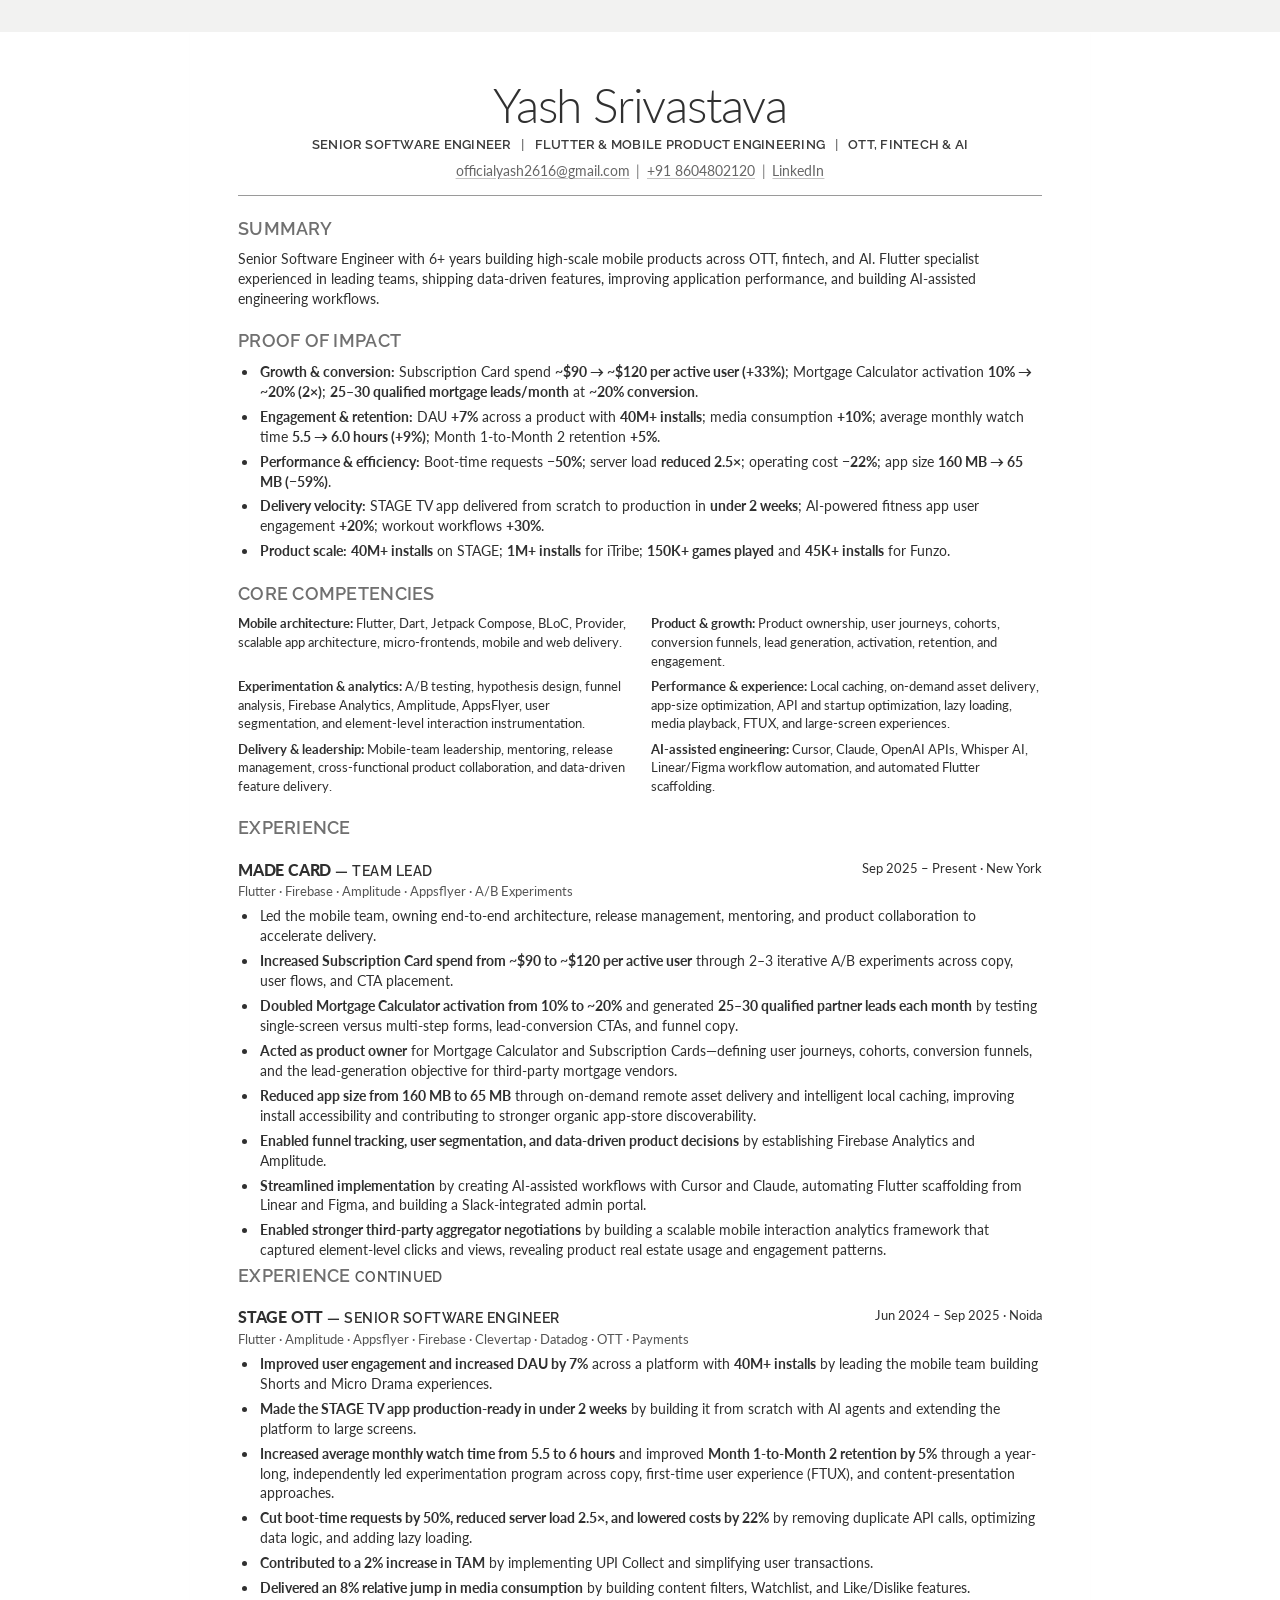
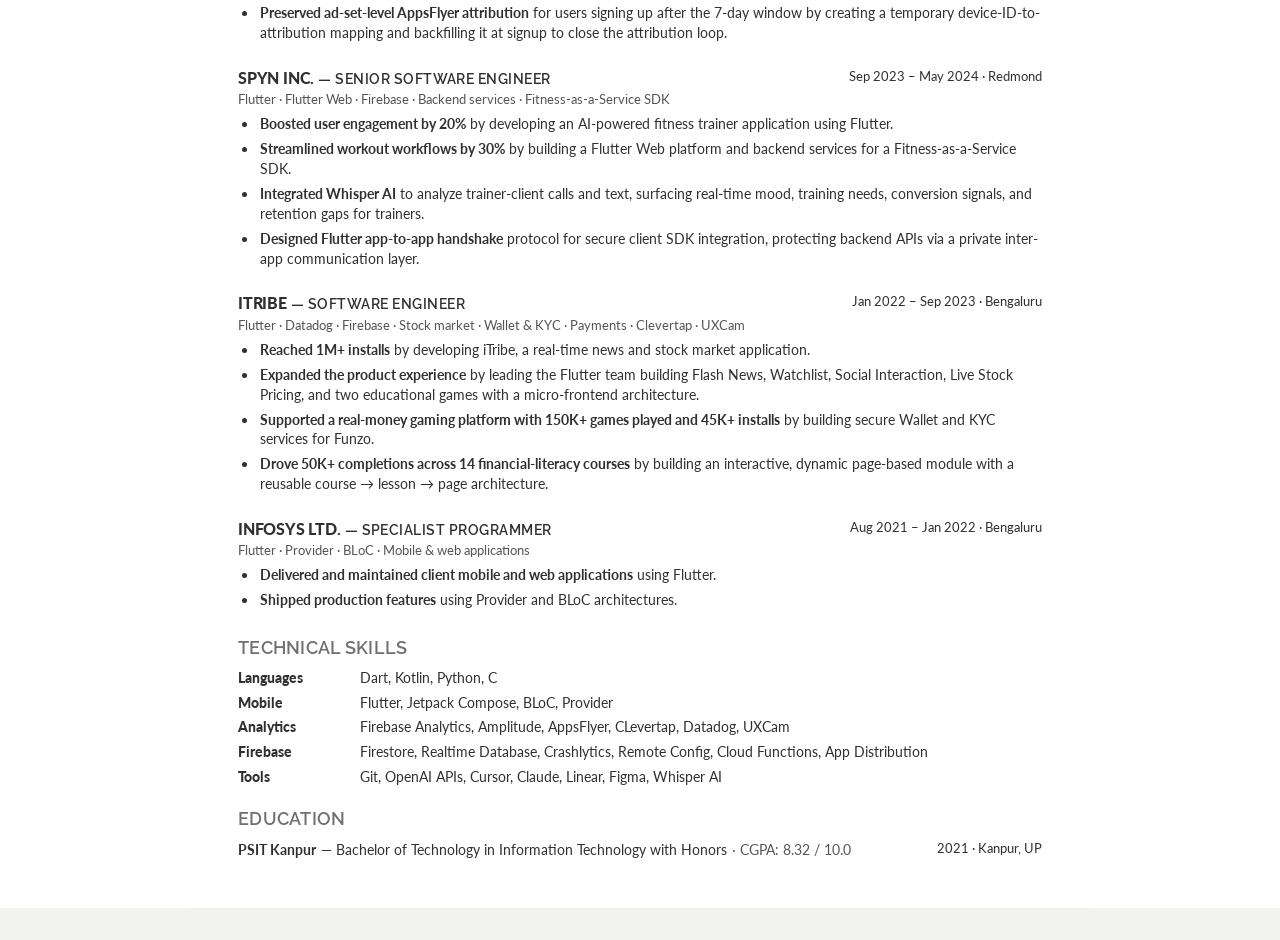
==== two-page-cv/index.html @ 29cc6b0f "feat: two page resume updated" ====
<!doctype html>
<html lang="en">
  <head>
    <meta charset="utf-8" />
    <meta name="viewport" content="width=device-width, initial-scale=1" />
    <meta name="description" content="Yash Srivastava — Senior Software Engineer" />
    <title>Yash Srivastava | Senior Software Engineer</title>
    <link rel="preconnect" href="https://fonts.googleapis.com" />
    <link rel="preconnect" href="https://fonts.gstatic.com" crossorigin />
    <link href="https://fonts.googleapis.com/css2?family=Lato:ital,wght@0,300;0,400;0,700;0,900&amp;family=Raleway:wght@500;600;700;800&amp;display=swap" rel="stylesheet" />
    <link rel="stylesheet" href="styles.css" />
  </head>
  <body>
    <main class="resume">
      <header class="masthead">
        <h1>Yash Srivastava</h1>
        <p class="headline">Senior Software Engineer <span>|</span> Flutter &amp; Mobile Product Engineering <span>|</span> OTT, Fintech &amp; AI</p>
        <address><a href="mailto:officialyash2616@gmail.com">officialyash2616@gmail.com</a><span>|</span><a href="tel:+918604802120">+91 8604802120</a><span>|</span><a href="https://www.linkedin.com/in/yash-srivastava-04802a15b/">LinkedIn</a></address>
      </header>

      <section>
        <h2>Summary</h2>
        <p>Senior Software Engineer with 6+ years building high-scale mobile products across OTT, fintech, and AI. Flutter specialist experienced in leading teams, shipping data-driven features, improving application performance, and building AI-assisted engineering workflows.</p>
      </section>

      <section>
        <h2>Proof of Impact</h2>
        <ul class="impact-list">
          <li><strong>Growth &amp; conversion:</strong> Subscription Card spend <strong>~$90 → ~$120 per active user (+33%)</strong>; Mortgage Calculator activation <strong>10% → ~20% (2×)</strong>; <strong>25–30 qualified mortgage leads/month</strong> at <strong>~20% conversion</strong>.</li>
          <li><strong>Engagement &amp; retention:</strong> DAU <strong>+7%</strong> across a product with <strong>40M+ installs</strong>; media consumption <strong>+10%</strong>; average monthly watch time <strong>5.5 → 6.0 hours (+9%)</strong>; Month 1-to-Month 2 retention <strong>+5%</strong>.</li>
          <li><strong>Performance &amp; efficiency:</strong> Boot-time requests <strong>−50%</strong>; server load <strong>reduced 2.5×</strong>; operating cost <strong>−22%</strong>; app size <strong>160 MB → 65 MB (−59%)</strong>.</li>
          <li><strong>Delivery velocity:</strong> STAGE TV app delivered from scratch to production in <strong>under 2 weeks</strong>; AI-powered fitness app user engagement <strong>+20%</strong>; workout workflows <strong>+30%</strong>.</li>
          <li><strong>Product scale:</strong> <strong>40M+ installs</strong> on STAGE; <strong>1M+ installs</strong> for iTribe; <strong>150K+ games played</strong> and <strong>45K+ installs</strong> for Funzo.</li>
        </ul>
      </section>

      <section class="competencies">
        <h2>Core Competencies</h2>
        <div class="competency-grid">
          <p><strong>Mobile architecture:</strong> Flutter, Dart, Jetpack Compose, BLoC, Provider, scalable app architecture, micro-frontends, mobile and web delivery.</p>
          <p><strong>Product &amp; growth:</strong> Product ownership, user journeys, cohorts, conversion funnels, lead generation, activation, retention, and engagement.</p>
          <p><strong>Experimentation &amp; analytics:</strong> A/B testing, hypothesis design, funnel analysis, Firebase Analytics, Amplitude, AppsFlyer, user segmentation, and element-level interaction instrumentation.</p>
          <p><strong>Performance &amp; experience:</strong> Local caching, on-demand asset delivery, app-size optimization, API and startup optimization, lazy loading, media playback, FTUX, and large-screen experiences.</p>
          <p><strong>Delivery &amp; leadership:</strong> Mobile-team leadership, mentoring, release management, cross-functional product collaboration, and data-driven feature delivery.</p>
          <p><strong>AI-assisted engineering:</strong> Cursor, Claude, OpenAI APIs, Whisper AI, Linear/Figma workflow automation, and automated Flutter scaffolding.</p>
        </div>
      </section>

      <section class="experience">
        <h2>Experience</h2>
        <article>
          <header class="role-header"><div><h3>Made Card <span>— Team Lead</span></h3><p class="stack">Flutter · Firebase · Amplitude · Appsflyer · A/B Experiments</p></div><time>Sep 2025 – Present · New York</time></header>
          <ul>
            <li>Led the mobile team, owning end-to-end architecture, release management, mentoring, and product collaboration to accelerate delivery.</li>
            <li><strong>Increased Subscription Card spend from ~$90 to ~$120 per active user</strong> through 2–3 iterative A/B experiments across copy, user flows, and CTA placement.</li>
            <li><strong>Doubled Mortgage Calculator activation from 10% to ~20%</strong> and generated <strong>25–30 qualified partner leads each month</strong> by testing single-screen versus multi-step forms, lead-conversion CTAs, and funnel copy.</li>
            <li><strong>Acted as product owner</strong> for Mortgage Calculator and Subscription Cards—defining user journeys, cohorts, conversion funnels, and the lead-generation objective for third-party mortgage vendors.</li>
            <li><strong>Reduced app size from 160 MB to 65 MB</strong> through on-demand remote asset delivery and intelligent local caching, improving install accessibility and contributing to stronger organic app-store discoverability.</li>
            <li><strong>Enabled funnel tracking, user segmentation, and data-driven product decisions</strong> by establishing Firebase Analytics and Amplitude.</li>
            <li><strong>Streamlined implementation</strong> by creating AI-assisted workflows with Cursor and Claude, automating Flutter scaffolding from Linear and Figma, and building a Slack-integrated admin portal.</li>
            <li><strong>Enabled stronger third-party aggregator negotiations</strong> by building a scalable mobile interaction analytics framework that captured element-level clicks and views, revealing product real estate usage and engagement patterns.</li>
          </ul>
        </article>

      </section>

      <section class="experience page-two">
        <h2>Experience <span>continued</span></h2>
        <article>
          <header class="role-header"><div><h3>Stage OTT <span>— Senior Software Engineer</span></h3><p class="stack">Flutter · Amplitude · Appsflyer · Firebase · Clevertap · Datadog · OTT · Payments</p></div><time>Jun 2024 – Sep 2025 · Noida</time></header>
          <ul>
            <li><strong>Improved user engagement and increased DAU by 7%</strong> across a platform with <strong>40M+ installs</strong> by leading the mobile team building Shorts and Micro Drama experiences.</li>
            <li><strong>Made the STAGE TV app production-ready in under 2 weeks</strong> by building it from scratch with AI agents and extending the platform to large screens.</li>
            <li><strong>Increased average monthly watch time from 5.5 to 6 hours</strong> and improved <strong>Month 1-to-Month 2 retention by 5%</strong> through a year-long, independently led experimentation program across copy, first-time user experience (FTUX), and content-presentation approaches.</li>
            <li><strong>Cut boot-time requests by 50%, reduced server load 2.5×, and lowered costs by 22%</strong> by removing duplicate API calls, optimizing data logic, and adding lazy loading.</li>
            <li><strong>Contributed to a 2% increase in TAM</strong> by implementing UPI Collect and simplifying user transactions.</li>
            <li><strong>Delivered an 8% relative jump in media consumption</strong> by building content filters, Watchlist, and Like/Dislike features.</li>
            <li><strong>Preserved ad-set-level AppsFlyer attribution</strong> for users signing up after the 7-day window by creating a temporary device-ID-to-attribution mapping and backfilling it at signup to close the attribution loop.</li>
          </ul>
        </article>
        <article>
          <header class="role-header"><div><h3>Spyn Inc. <span>— Senior Software Engineer</span></h3><p class="stack">Flutter · Flutter Web · Firebase · Backend services · Fitness-as-a-Service SDK</p></div><time>Sep 2023 – May 2024 · Redmond</time></header>
          <ul>
            <li><strong>Boosted user engagement by 20%</strong> by developing an AI-powered fitness trainer application using Flutter.</li>
            <li><strong>Streamlined workout workflows by 30%</strong> by building a Flutter Web platform and backend services for a Fitness-as-a-Service SDK.</li>
            <li><strong>Integrated Whisper AI</strong> to analyze trainer-client calls and text, surfacing real-time mood, training needs, conversion signals, and retention gaps for trainers.</li>
            <li><strong>Designed Flutter app-to-app handshake</strong> protocol for secure client SDK integration, protecting backend APIs via a private inter-app communication layer.</li>
          </ul>
        </article>

        <article>
          <header class="role-header"><div><h3>iTribe <span>— Software Engineer</span></h3><p class="stack">Flutter · Datadog · Firebase · Stock market · Wallet &amp; KYC · Payments · Clevertap · UXCam</p></div><time>Jan 2022 – Sep 2023 · Bengaluru</time></header>
          <ul>
            <li><strong>Reached 1M+ installs</strong> by developing iTribe, a real-time news and stock market application.</li>
            <li><strong>Expanded the product experience</strong> by leading the Flutter team building Flash News, Watchlist, Social Interaction, Live Stock Pricing, and two educational games with a micro-frontend architecture.</li>
            <li><strong>Supported a real-money gaming platform with 150K+ games played and 45K+ installs</strong> by building secure Wallet and KYC services for Funzo.</li>
            <li><strong>Drove 50K+ completions across 14 financial-literacy courses</strong> by building an interactive, dynamic page-based module with a reusable course → lesson → page architecture.</li>
          </ul>
        </article>

        <article>
          <header class="role-header"><div><h3>Infosys Ltd. <span>— Specialist Programmer</span></h3><p class="stack">Flutter · Provider · BLoC · Mobile &amp; web applications</p></div><time>Aug 2021 – Jan 2022 · Bengaluru</time></header>
          <ul>
            <li><strong>Delivered and maintained client mobile and web applications</strong> using Flutter.</li>
            <li><strong>Shipped production features</strong> using Provider and BLoC architectures.</li>
          </ul>
        </article>
      </section>

      <section class="skills">
        <h2>Technical Skills</h2>
        <dl>
          <div><dt>Languages</dt><dd>Dart, Kotlin, Python, C</dd></div>
          <div><dt>Mobile</dt><dd>Flutter, Jetpack Compose, BLoC, Provider</dd></div>
          <div><dt>Analytics</dt><dd>Firebase Analytics, Amplitude, AppsFlyer, CLevertap, Datadog, UXCam</dd></div>
          <div><dt>Firebase</dt><dd>Firestore, Realtime Database, Crashlytics, Remote Config, Cloud Functions, App Distribution</dd></div>
          <div><dt>Tools</dt><dd>Git, OpenAI APIs, Cursor, Claude, Linear, Figma, Whisper AI</dd></div>
        </dl>
      </section>

      <section class="education">
        <h2>Education</h2>
        <p><strong>PSIT Kanpur</strong> — Bachelor of Technology in Information Technology with Honors <span>· CGPA: 8.32 / 10.0</span> <time>2021 · Kanpur, UP</time></p>
      </section>
    </main>
  </body>
</html>
---- two-page-cv/styles.css ----
@page { size: A4; margin: 0; }

:root {
  --page: #ffffff;
  --ink: #303030;
  --muted: #555555;
  --section: #707070;
  --rule: #9a9a9a;
}

* { box-sizing: border-box; }
html { background: #f2f2f1; }
body {
  margin: 0;
  color: var(--ink);
  background: var(--page);
  font-family: Lato, -apple-system, BlinkMacSystemFont, "Segoe UI", sans-serif;
  font-size: 14px;
  line-height: 1.42;
  -webkit-font-smoothing: antialiased;
  text-rendering: optimizeLegibility;
}
.resume {
  width: min(100%, 900px);
  margin: 2rem auto;
  padding: 3rem;
  background: var(--page);
  box-shadow: 0 1px 2px rgb(0 0 0 / 2%);
}
h1, h2, h3, p { margin: 0; }
.masthead { padding-bottom: .9rem; border-bottom: 1px solid var(--rule); text-align: center; }
h1 { font-family: Lato, sans-serif; font-size: 48px; font-weight: 300; line-height: 1.05; letter-spacing: -.025em; }
.headline { margin-top: .35rem; color: #3c3c3c; font-family: Raleway, Lato, sans-serif; font-size: 13px; font-weight: 600; letter-spacing: .018em; text-transform: uppercase; }
.headline span, address span { margin: 0 .42rem; color: #777; }
address { margin-top: .4rem; color: #666; font-size: 14px; font-style: normal; }
a { color: inherit; text-decoration-color: #c4c4c4; text-underline-offset: 2px; }
section { margin-top: 1.35rem; }
h2 { margin-bottom: .62rem; color: var(--section); font-family: Raleway, Lato, sans-serif; font-size: 18px; font-weight: 600; letter-spacing: .015em; line-height: 1.2; text-transform: uppercase; }
h2 span { color: var(--muted); font-size: .78em; }
.impact-list, article ul { margin: 0; padding-left: 1.25rem; }
li { padding-left: .15rem; }
li + li { margin-top: .32rem; }
.competency-grid { display: grid; grid-template-columns: repeat(2, minmax(0, 1fr)); gap: .42rem 1.35rem; }
.competency-grid p { font-size: .94em; }
.experience article { padding: .68rem 0 .3rem; break-inside: avoid; page-break-inside: avoid; }
.page-two article + article { margin-top: .55rem; }
.role-header { display: flex; justify-content: space-between; gap: 1rem; margin-bottom: .38rem; }
h3 { font-family: Lato, sans-serif; font-size: 16px; font-weight: 900; line-height: 1.25; letter-spacing: -.012em; text-transform: uppercase; }
h3 span { font-family: Raleway, Lato, sans-serif; font-size: .88em; font-style: normal; font-weight: 600; letter-spacing: .035em; }
.stack { margin-top: .12rem; color: var(--muted); font-size: .91em; }
time { flex: 0 0 auto; color: var(--ink); font-size: .9em; white-space: nowrap; }
.page-two { break-before: page; page-break-before: always; margin-top: 0; padding-top: 0; }
.skills dl { display: grid; gap: .3rem; margin: 0; }
.skills dl div { display: grid; grid-template-columns: 7rem 1fr; gap: .65rem; }
dt { color: var(--ink); font-weight: 900; }
dd { margin: 0; }
.education p { display: flex; flex-wrap: wrap; gap: .3rem; }
.education p span { color: var(--muted); }
.education time { margin-left: auto; }

@media print {
  html, body { width: 210mm; height: 297mm; background: var(--page); }
  body { font-size: 10.25pt; line-height: 1.28; -webkit-print-color-adjust: exact; print-color-adjust: exact; }
  .resume { width: 210mm; margin: 0; padding: 8mm 13.5mm 7mm; box-shadow: none; }
  .masthead { padding-bottom: 2.3mm; }
  h1 { font-size: 32pt; }
  .headline { margin-top: 1mm; font-size: 9.3pt; }
  address { margin-top: 1.1mm; font-size: 10pt; }
  section { margin-top: 3.8mm; }
  h2 { margin-bottom: 1.9mm; font-size: 12.7pt; }
  .impact-list, article ul { padding-left: 3.6mm; }
  li + li { margin-top: .62mm; }
  .competency-grid { gap: 1mm 5.5mm; }
  .competency-grid p { font-size: 9.6pt; }
  .experience article { padding: 1.6mm 0 .8mm; }
  .page-two article + article { margin-top: 1.8mm; }
  .role-header { gap: 4mm; margin-bottom: 1mm; }
  h3 { font-size: 11.2pt; }
  .stack { margin-top: .25mm; font-size: 9.25pt; }
  time { font-size: 9.2pt; }
  .skills dl { gap: .45mm; }
  .skills dl div { grid-template-columns: 18mm 1fr; gap: 2.2mm; }
  .page-two { padding-top: 10mm; }
  a { color: inherit; text-decoration: none; }
}

@media screen and (max-width: 620px) {
  .resume { margin: 0; padding: 2rem 1.25rem; }
  h1 { font-size: 40px; }
  .headline span, address span { margin: 0 .16rem; }
  .competency-grid { grid-template-columns: 1fr; }
  .role-header { flex-direction: column; gap: .2rem; }
  .education time { width: 100%; }
}
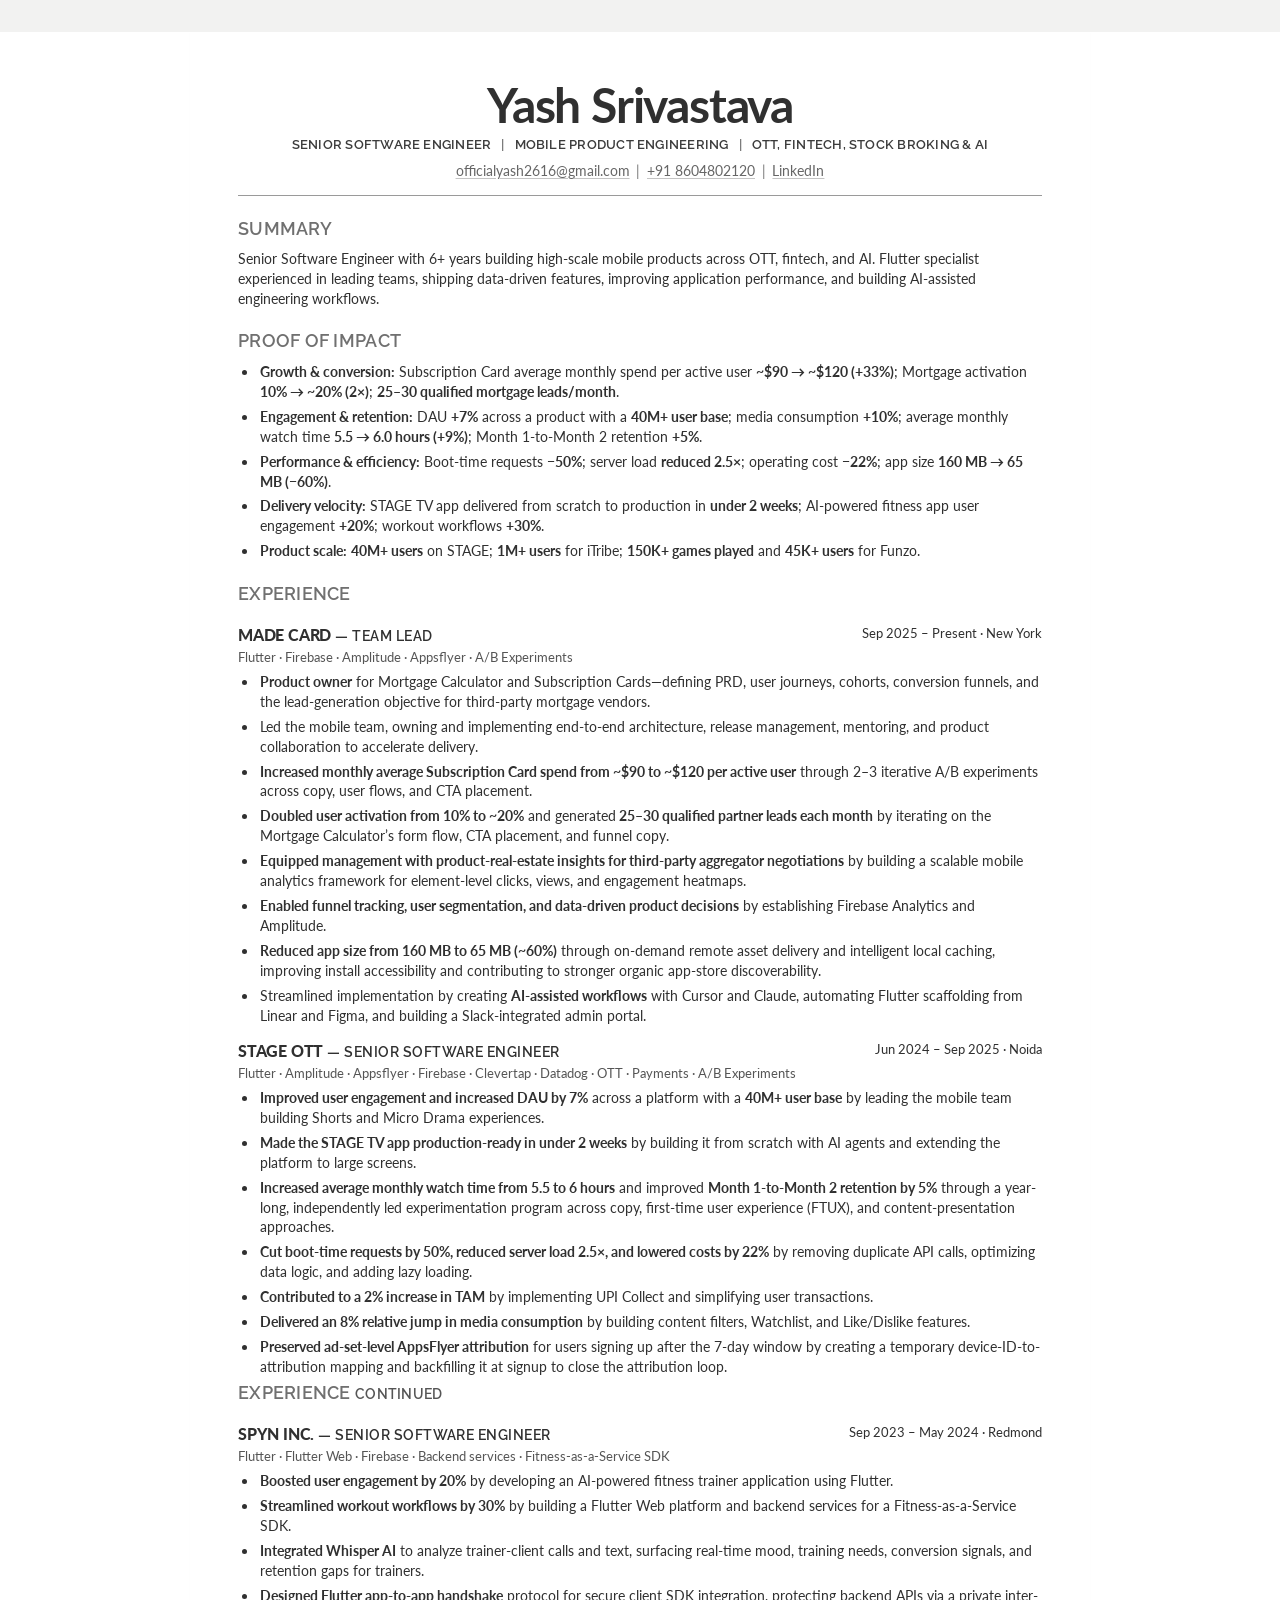
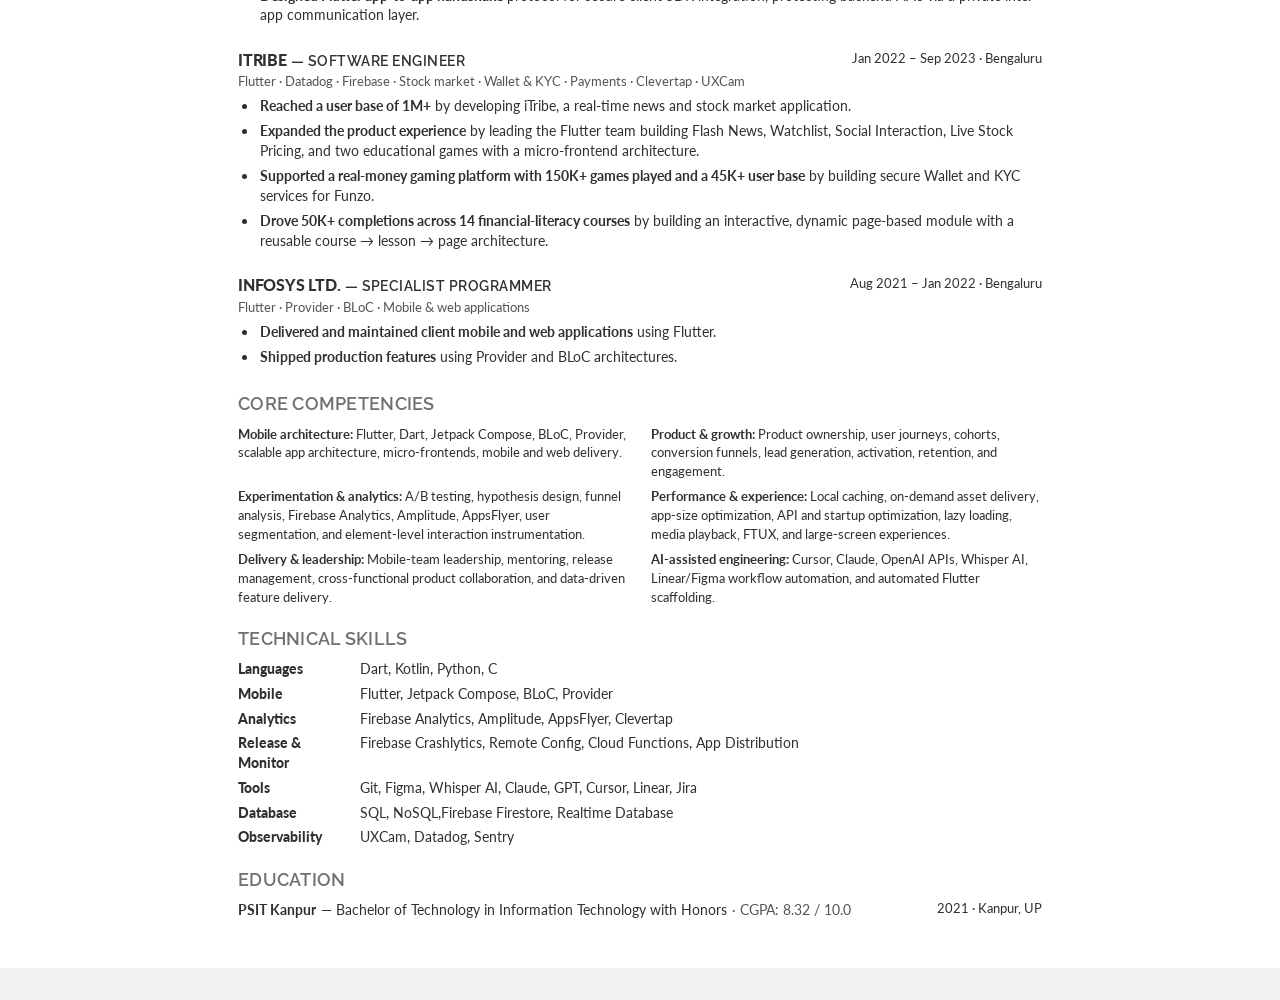
==== commit 678f0dfd: "feat: resume update" ====
--- a/two-page-cv/index.html
+++ b/two-page-cv/index.html
@@ -13,8 +13,8 @@
   <body>
     <main class="resume">
       <header class="masthead">
-        <h1>Yash Srivastava</h1>
-        <p class="headline">Senior Software Engineer <span>|</span> Flutter &amp; Mobile Product Engineering <span>|</span> OTT, Fintech &amp; AI</p>
+        <h1><strong>Yash Srivastava</strong></h1>
+        <p class="headline">Senior Software Engineer <span>|</span> Mobile Product Engineering <span>|</span> OTT, Fintech, Stock Broking &amp; AI</p>
         <address><a href="mailto:officialyash2616@gmail.com">officialyash2616@gmail.com</a><span>|</span><a href="tel:+918604802120">+91 8604802120</a><span>|</span><a href="https://www.linkedin.com/in/yash-srivastava-04802a15b/">LinkedIn</a></address>
       </header>
 
@@ -26,12 +26,73 @@
       <section>
         <h2>Proof of Impact</h2>
         <ul class="impact-list">
-          <li><strong>Growth &amp; conversion:</strong> Subscription Card spend <strong>~$90 → ~$120 per active user (+33%)</strong>; Mortgage Calculator activation <strong>10% → ~20% (2×)</strong>; <strong>25–30 qualified mortgage leads/month</strong> at <strong>~20% conversion</strong>.</li>
-          <li><strong>Engagement &amp; retention:</strong> DAU <strong>+7%</strong> across a product with <strong>40M+ installs</strong>; media consumption <strong>+10%</strong>; average monthly watch time <strong>5.5 → 6.0 hours (+9%)</strong>; Month 1-to-Month 2 retention <strong>+5%</strong>.</li>
-          <li><strong>Performance &amp; efficiency:</strong> Boot-time requests <strong>−50%</strong>; server load <strong>reduced 2.5×</strong>; operating cost <strong>−22%</strong>; app size <strong>160 MB → 65 MB (−59%)</strong>.</li>
+          <li><strong>Growth &amp; conversion:</strong> Subscription Card average monthly spend per active user <strong>~$90 → ~$120 (+33%)</strong>; Mortgage activation <strong>10% → ~20% (2×)</strong>; <strong>25–30 qualified mortgage leads/month</strong>.</li>
+          <li><strong>Engagement &amp; retention:</strong> DAU <strong>+7%</strong> across a product with a <strong>40M+ user base</strong>; media consumption <strong>+10%</strong>; average monthly watch time <strong>5.5 → 6.0 hours (+9%)</strong>; Month 1-to-Month 2 retention <strong>+5%</strong>.</li>
+          <li><strong>Performance &amp; efficiency:</strong> Boot-time requests <strong>−50%</strong>; server load <strong>reduced 2.5×</strong>; operating cost <strong>−22%</strong>; app size <strong>160 MB → 65 MB (−60%)</strong>.</li>
           <li><strong>Delivery velocity:</strong> STAGE TV app delivered from scratch to production in <strong>under 2 weeks</strong>; AI-powered fitness app user engagement <strong>+20%</strong>; workout workflows <strong>+30%</strong>.</li>
-          <li><strong>Product scale:</strong> <strong>40M+ installs</strong> on STAGE; <strong>1M+ installs</strong> for iTribe; <strong>150K+ games played</strong> and <strong>45K+ installs</strong> for Funzo.</li>
+          <li><strong>Product scale:</strong> <strong>40M+ users</strong> on STAGE; <strong>1M+ users</strong> for iTribe; <strong>150K+ games played</strong> and <strong>45K+ users</strong> for Funzo.</li>
         </ul>
+      </section>
+
+      <section class="experience">
+        <h2>Experience</h2>
+        <article>
+          <header class="role-header"><div><h3>Made Card <span>— Team Lead</span></h3><p class="stack">Flutter · Firebase · Amplitude · Appsflyer · A/B Experiments</p></div><time>Sep 2025 – Present · New York</time></header>
+          <ul>
+            <li><strong>Product owner</strong> for Mortgage Calculator and Subscription Cards—defining PRD, user journeys, cohorts, conversion funnels, and the lead-generation objective for third-party mortgage vendors.</li>
+            <li>Led the mobile team, owning and implementing end-to-end architecture, release management, mentoring, and product collaboration to accelerate delivery.</li>
+            <li><strong>Increased monthly average Subscription Card spend from ~$90 to ~$120 per active user</strong> through 2–3 iterative A/B experiments across copy, user flows, and CTA placement.</li>
+            <li><strong>Doubled user activation from 10% to ~20%</strong> and generated<strong> 25–30 qualified partner leads each month</strong> by iterating on the Mortgage Calculator’s form flow, CTA placement, and funnel copy.</li>
+            <li><strong>Equipped management with product-real-estate insights for third-party aggregator negotiations</strong> by building a scalable mobile analytics framework for element-level clicks, views, and engagement heatmaps.</li>
+            <li><strong>Enabled funnel tracking, user segmentation, and data-driven product decisions</strong> by establishing Firebase Analytics and Amplitude.</li>
+            <li><strong>Reduced app size from 160 MB to 65 MB (~60%)</strong> through on-demand remote asset delivery and intelligent local caching, improving install accessibility and contributing to stronger organic app-store discoverability.</li>
+            <li>Streamlined implementation by creating <strong>AI-assisted workflows</strong> with Cursor and Claude, automating Flutter scaffolding from Linear and Figma, and building a Slack-integrated admin portal.</li>
+          </ul>
+        </article>
+        <article>
+          <header class="role-header"><div><h3>Stage OTT <span>— Senior Software Engineer</span></h3><p class="stack">Flutter · Amplitude · Appsflyer · Firebase · Clevertap · Datadog · OTT · Payments · A/B Experiments</p></div><time>Jun 2024 – Sep 2025 · Noida</time></header>
+          <ul>
+            <li><strong>Improved user engagement and increased DAU by 7%</strong> across a platform with a <strong>40M+ user base</strong> by leading the mobile team building Shorts and Micro Drama experiences.</li>
+            <li><strong>Made the STAGE TV app production-ready in under 2 weeks</strong> by building it from scratch with AI agents and extending the platform to large screens.</li>
+            <li><strong>Increased average monthly watch time from 5.5 to 6 hours</strong> and improved <strong>Month 1-to-Month 2 retention by 5%</strong> through a year-long, independently led experimentation program across copy, first-time user experience (FTUX), and content-presentation approaches.</li>
+            <li><strong>Cut boot-time requests by 50%, reduced server load 2.5×, and lowered costs by 22%</strong> by removing duplicate API calls, optimizing data logic, and adding lazy loading.</li>
+            <li><strong>Contributed to a 2% increase in TAM</strong> by implementing UPI Collect and simplifying user transactions.</li>
+            <li><strong>Delivered an 8% relative jump in media consumption</strong> by building content filters, Watchlist, and Like/Dislike features.</li>
+            <li><strong>Preserved ad-set-level AppsFlyer attribution</strong> for users signing up after the 7-day window by creating a temporary device-ID-to-attribution mapping and backfilling it at signup to close the attribution loop.</li>
+          </ul>
+        </article>
+
+      </section>
+
+      <section class="experience page-two">
+        <h2>Experience <span>continued</span></h2>
+        <article>
+          <header class="role-header"><div><h3>Spyn Inc. <span>— Senior Software Engineer</span></h3><p class="stack">Flutter · Flutter Web · Firebase · Backend services · Fitness-as-a-Service SDK</p></div><time>Sep 2023 – May 2024 · Redmond</time></header>
+          <ul>
+            <li><strong>Boosted user engagement by 20%</strong> by developing an AI-powered fitness trainer application using Flutter.</li>
+            <li><strong>Streamlined workout workflows by 30%</strong> by building a Flutter Web platform and backend services for a Fitness-as-a-Service SDK.</li>
+            <li><strong>Integrated Whisper AI</strong> to analyze trainer-client calls and text, surfacing real-time mood, training needs, conversion signals, and retention gaps for trainers.</li>
+            <li><strong>Designed Flutter app-to-app handshake</strong> protocol for secure client SDK integration, protecting backend APIs via a private inter-app communication layer.</li>
+          </ul>
+        </article>
+
+        <article>
+          <header class="role-header"><div><h3>iTribe <span>— Software Engineer</span></h3><p class="stack">Flutter · Datadog · Firebase · Stock market · Wallet &amp; KYC · Payments · Clevertap · UXCam</p></div><time>Jan 2022 – Sep 2023 · Bengaluru</time></header>
+          <ul>
+            <li><strong>Reached a user base of 1M+</strong> by developing iTribe, a real-time news and stock market application.</li>
+            <li><strong>Expanded the product experience</strong> by leading the Flutter team building Flash News, Watchlist, Social Interaction, Live Stock Pricing, and two educational games with a micro-frontend architecture.</li>
+            <li><strong>Supported a real-money gaming platform with 150K+ games played and a 45K+ user base</strong> by building secure Wallet and KYC services for Funzo.</li>
+            <li><strong>Drove 50K+ completions across 14 financial-literacy courses</strong> by building an interactive, dynamic page-based module with a reusable course → lesson → page architecture.</li>
+          </ul>
+        </article>
+
+        <article>
+          <header class="role-header"><div><h3>Infosys Ltd. <span>— Specialist Programmer</span></h3><p class="stack">Flutter · Provider · BLoC · Mobile &amp; web applications</p></div><time>Aug 2021 – Jan 2022 · Bengaluru</time></header>
+          <ul>
+            <li><strong>Delivered and maintained client mobile and web applications</strong> using Flutter.</li>
+            <li><strong>Shipped production features</strong> using Provider and BLoC architectures.</li>
+          </ul>
+        </article>
       </section>
 
       <section class="competencies">
@@ -46,75 +107,16 @@
         </div>
       </section>
 
-      <section class="experience">
-        <h2>Experience</h2>
-        <article>
-          <header class="role-header"><div><h3>Made Card <span>— Team Lead</span></h3><p class="stack">Flutter · Firebase · Amplitude · Appsflyer · A/B Experiments</p></div><time>Sep 2025 – Present · New York</time></header>
-          <ul>
-            <li>Led the mobile team, owning end-to-end architecture, release management, mentoring, and product collaboration to accelerate delivery.</li>
-            <li><strong>Increased Subscription Card spend from ~$90 to ~$120 per active user</strong> through 2–3 iterative A/B experiments across copy, user flows, and CTA placement.</li>
-            <li><strong>Doubled Mortgage Calculator activation from 10% to ~20%</strong> and generated <strong>25–30 qualified partner leads each month</strong> by testing single-screen versus multi-step forms, lead-conversion CTAs, and funnel copy.</li>
-            <li><strong>Acted as product owner</strong> for Mortgage Calculator and Subscription Cards—defining user journeys, cohorts, conversion funnels, and the lead-generation objective for third-party mortgage vendors.</li>
-            <li><strong>Reduced app size from 160 MB to 65 MB</strong> through on-demand remote asset delivery and intelligent local caching, improving install accessibility and contributing to stronger organic app-store discoverability.</li>
-            <li><strong>Enabled funnel tracking, user segmentation, and data-driven product decisions</strong> by establishing Firebase Analytics and Amplitude.</li>
-            <li><strong>Streamlined implementation</strong> by creating AI-assisted workflows with Cursor and Claude, automating Flutter scaffolding from Linear and Figma, and building a Slack-integrated admin portal.</li>
-            <li><strong>Enabled stronger third-party aggregator negotiations</strong> by building a scalable mobile interaction analytics framework that captured element-level clicks and views, revealing product real estate usage and engagement patterns.</li>
-          </ul>
-        </article>
-
-      </section>
-
-      <section class="experience page-two">
-        <h2>Experience <span>continued</span></h2>
-        <article>
-          <header class="role-header"><div><h3>Stage OTT <span>— Senior Software Engineer</span></h3><p class="stack">Flutter · Amplitude · Appsflyer · Firebase · Clevertap · Datadog · OTT · Payments</p></div><time>Jun 2024 – Sep 2025 · Noida</time></header>
-          <ul>
-            <li><strong>Improved user engagement and increased DAU by 7%</strong> across a platform with <strong>40M+ installs</strong> by leading the mobile team building Shorts and Micro Drama experiences.</li>
-            <li><strong>Made the STAGE TV app production-ready in under 2 weeks</strong> by building it from scratch with AI agents and extending the platform to large screens.</li>
-            <li><strong>Increased average monthly watch time from 5.5 to 6 hours</strong> and improved <strong>Month 1-to-Month 2 retention by 5%</strong> through a year-long, independently led experimentation program across copy, first-time user experience (FTUX), and content-presentation approaches.</li>
-            <li><strong>Cut boot-time requests by 50%, reduced server load 2.5×, and lowered costs by 22%</strong> by removing duplicate API calls, optimizing data logic, and adding lazy loading.</li>
-            <li><strong>Contributed to a 2% increase in TAM</strong> by implementing UPI Collect and simplifying user transactions.</li>
-            <li><strong>Delivered an 8% relative jump in media consumption</strong> by building content filters, Watchlist, and Like/Dislike features.</li>
-            <li><strong>Preserved ad-set-level AppsFlyer attribution</strong> for users signing up after the 7-day window by creating a temporary device-ID-to-attribution mapping and backfilling it at signup to close the attribution loop.</li>
-          </ul>
-        </article>
-        <article>
-          <header class="role-header"><div><h3>Spyn Inc. <span>— Senior Software Engineer</span></h3><p class="stack">Flutter · Flutter Web · Firebase · Backend services · Fitness-as-a-Service SDK</p></div><time>Sep 2023 – May 2024 · Redmond</time></header>
-          <ul>
-            <li><strong>Boosted user engagement by 20%</strong> by developing an AI-powered fitness trainer application using Flutter.</li>
-            <li><strong>Streamlined workout workflows by 30%</strong> by building a Flutter Web platform and backend services for a Fitness-as-a-Service SDK.</li>
-            <li><strong>Integrated Whisper AI</strong> to analyze trainer-client calls and text, surfacing real-time mood, training needs, conversion signals, and retention gaps for trainers.</li>
-            <li><strong>Designed Flutter app-to-app handshake</strong> protocol for secure client SDK integration, protecting backend APIs via a private inter-app communication layer.</li>
-          </ul>
-        </article>
-
-        <article>
-          <header class="role-header"><div><h3>iTribe <span>— Software Engineer</span></h3><p class="stack">Flutter · Datadog · Firebase · Stock market · Wallet &amp; KYC · Payments · Clevertap · UXCam</p></div><time>Jan 2022 – Sep 2023 · Bengaluru</time></header>
-          <ul>
-            <li><strong>Reached 1M+ installs</strong> by developing iTribe, a real-time news and stock market application.</li>
-            <li><strong>Expanded the product experience</strong> by leading the Flutter team building Flash News, Watchlist, Social Interaction, Live Stock Pricing, and two educational games with a micro-frontend architecture.</li>
-            <li><strong>Supported a real-money gaming platform with 150K+ games played and 45K+ installs</strong> by building secure Wallet and KYC services for Funzo.</li>
-            <li><strong>Drove 50K+ completions across 14 financial-literacy courses</strong> by building an interactive, dynamic page-based module with a reusable course → lesson → page architecture.</li>
-          </ul>
-        </article>
-
-        <article>
-          <header class="role-header"><div><h3>Infosys Ltd. <span>— Specialist Programmer</span></h3><p class="stack">Flutter · Provider · BLoC · Mobile &amp; web applications</p></div><time>Aug 2021 – Jan 2022 · Bengaluru</time></header>
-          <ul>
-            <li><strong>Delivered and maintained client mobile and web applications</strong> using Flutter.</li>
-            <li><strong>Shipped production features</strong> using Provider and BLoC architectures.</li>
-          </ul>
-        </article>
-      </section>
-
       <section class="skills">
         <h2>Technical Skills</h2>
         <dl>
           <div><dt>Languages</dt><dd>Dart, Kotlin, Python, C</dd></div>
           <div><dt>Mobile</dt><dd>Flutter, Jetpack Compose, BLoC, Provider</dd></div>
-          <div><dt>Analytics</dt><dd>Firebase Analytics, Amplitude, AppsFlyer, CLevertap, Datadog, UXCam</dd></div>
-          <div><dt>Firebase</dt><dd>Firestore, Realtime Database, Crashlytics, Remote Config, Cloud Functions, App Distribution</dd></div>
-          <div><dt>Tools</dt><dd>Git, OpenAI APIs, Cursor, Claude, Linear, Figma, Whisper AI</dd></div>
+          <div><dt>Analytics</dt><dd>Firebase Analytics, Amplitude, AppsFlyer, Clevertap</dd></div>
+          <div><dt>Release & Monitor</dt><dd>Firebase Crashlytics, Remote Config, Cloud Functions, App Distribution</dd></div>
+          <div><dt>Tools</dt><dd>Git, Figma, Whisper AI, Claude, GPT, Cursor, Linear, Jira</dd></div>
+          <div><dt>Database</dt><dd>SQL, NoSQL,Firebase Firestore, Realtime Database</dd></div>
+          <div><dt>Observability</dt><dd>UXCam, Datadog, Sentry</dd></div>
         </dl>
       </section>
 
--- a/two-page-cv/styles.css
+++ b/two-page-cv/styles.css
@@ -60,26 +60,26 @@
 
 @media print {
   html, body { width: 210mm; height: 297mm; background: var(--page); }
-  body { font-size: 10.25pt; line-height: 1.28; -webkit-print-color-adjust: exact; print-color-adjust: exact; }
+  body { font-size: 10pt; line-height: 1.27; -webkit-print-color-adjust: exact; print-color-adjust: exact; }
   .resume { width: 210mm; margin: 0; padding: 8mm 13.5mm 7mm; box-shadow: none; }
   .masthead { padding-bottom: 2.3mm; }
   h1 { font-size: 32pt; }
   .headline { margin-top: 1mm; font-size: 9.3pt; }
   address { margin-top: 1.1mm; font-size: 10pt; }
-  section { margin-top: 3.8mm; }
+  section { margin-top: 3.4mm; }
   h2 { margin-bottom: 1.9mm; font-size: 12.7pt; }
   .impact-list, article ul { padding-left: 3.6mm; }
-  li + li { margin-top: .62mm; }
+  li + li { margin-top: .45mm; }
   .competency-grid { gap: 1mm 5.5mm; }
   .competency-grid p { font-size: 9.6pt; }
-  .experience article { padding: 1.6mm 0 .8mm; }
+  .experience article { padding: 1.3mm 0 .6mm; }
   .page-two article + article { margin-top: 1.8mm; }
-  .role-header { gap: 4mm; margin-bottom: 1mm; }
-  h3 { font-size: 11.2pt; }
-  .stack { margin-top: .25mm; font-size: 9.25pt; }
-  time { font-size: 9.2pt; }
+  .role-header { gap: 4mm; margin-bottom: .8mm; }
+  h3 { font-size: 11pt; }
+  .stack { margin-top: .25mm; font-size: 9.1pt; }
+  time { font-size: 9.1pt; }
   .skills dl { gap: .45mm; }
-  .skills dl div { grid-template-columns: 18mm 1fr; gap: 2.2mm; }
+  .skills dl div { grid-template-columns: 26mm 1fr; gap: 2.8mm; }
   .page-two { padding-top: 10mm; }
   a { color: inherit; text-decoration: none; }
 }
